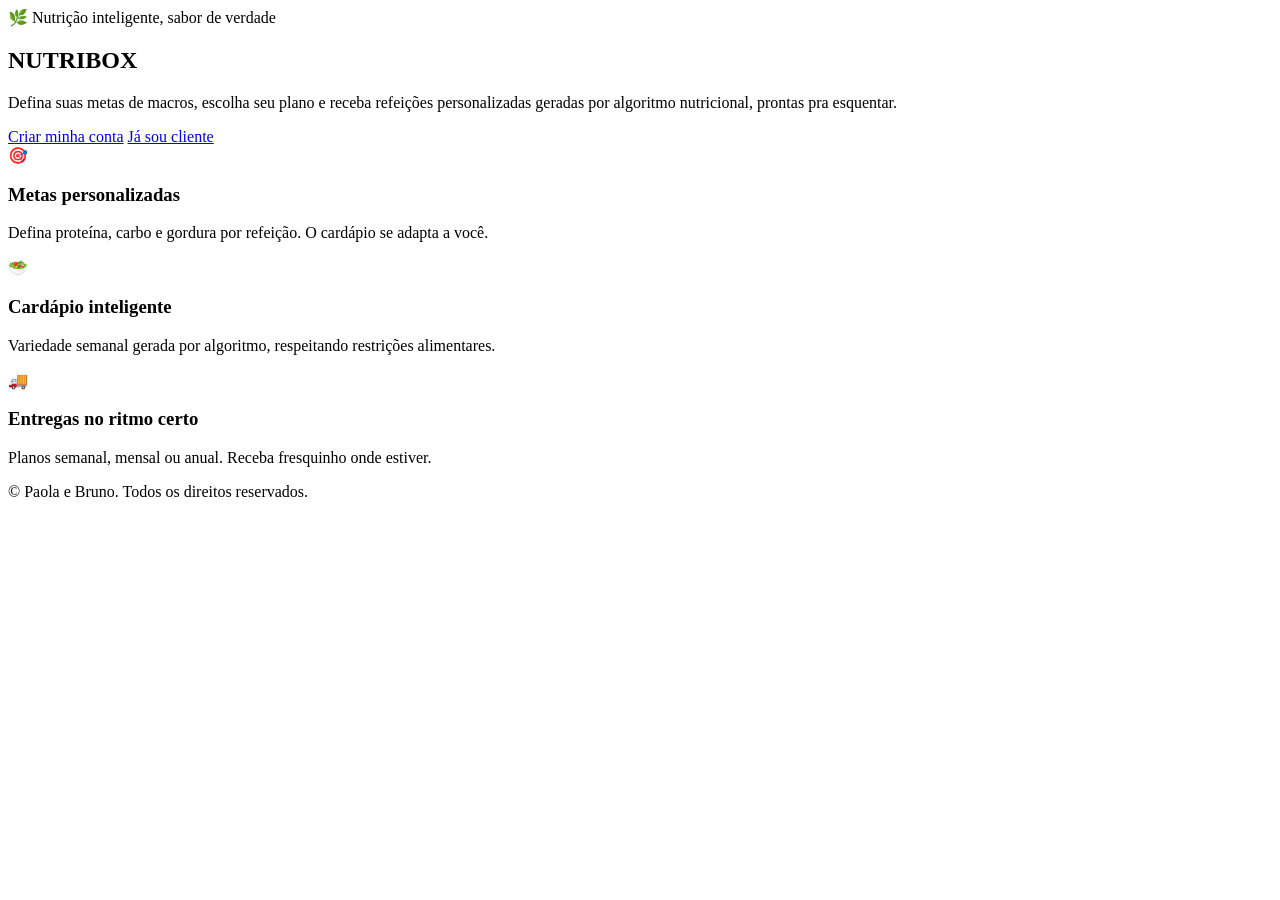
==== frontend/index.html @ 750fedaa "firrast" ====
<!DOCTYPE html>
<html lang="pt-BR">
<head>
  <meta charset="UTF-8" />
  <meta name="viewport" content="width=device-width, initial-scale=1" />
  <title>NUTRIBOX — Marmitas fitness sob medida</title>
  <meta name="description" content="Cardápio personalizado, metas nutricionais e entregas no seu ritmo. Comece sua jornada fitness com a NUTRIBOX." />
  <link rel="stylesheet" href="/css/styles.css" />
</head>
<body>
  <div id="header"></div>

  <section class="hero container">
    <span class="pill">🌿 Nutrição inteligente, sabor de verdade</span>
    <h1><span class="accent">NUTRI</span>BOX</h1>
    <p>Defina suas metas de macros, escolha seu plano e receba refeições personalizadas geradas por algoritmo nutricional, prontas pra esquentar.</p>
    <div class="hero-actions">
      <a class="btn btn-primary btn-lg" href="/cadastro.html">Criar minha conta</a>
      <a class="btn btn-outline btn-lg" href="/login.html">Já sou cliente</a>
    </div>
  </section>

  <section class="features container">
    <div class="grid grid-3">
      <div class="feature">
        <div class="icon">🎯</div>
        <h3>Metas personalizadas</h3>
        <p>Defina proteína, carbo e gordura por refeição. O cardápio se adapta a você.</p>
      </div>
      <div class="feature">
        <div class="icon">🥗</div>
        <h3>Cardápio inteligente</h3>
        <p>Variedade semanal gerada por algoritmo, respeitando restrições alimentares.</p>
      </div>
      <div class="feature">
        <div class="icon">🚚</div>
        <h3>Entregas no ritmo certo</h3>
        <p>Planos semanal, mensal ou anual. Receba fresquinho onde estiver.</p>
      </div>
    </div>
  </section>

  <footer class="site-footer">
    <div class="container">© <span id="year"></span> Paola e Bruno. Todos os direitos reservados.</div>
  </footer>

  <script src="/js/app.js"></script>
  <script>
    renderHeader(document.getElementById("header"));
    document.getElementById("year").textContent = new Date().getFullYear();
  </script>
</body>
</html>
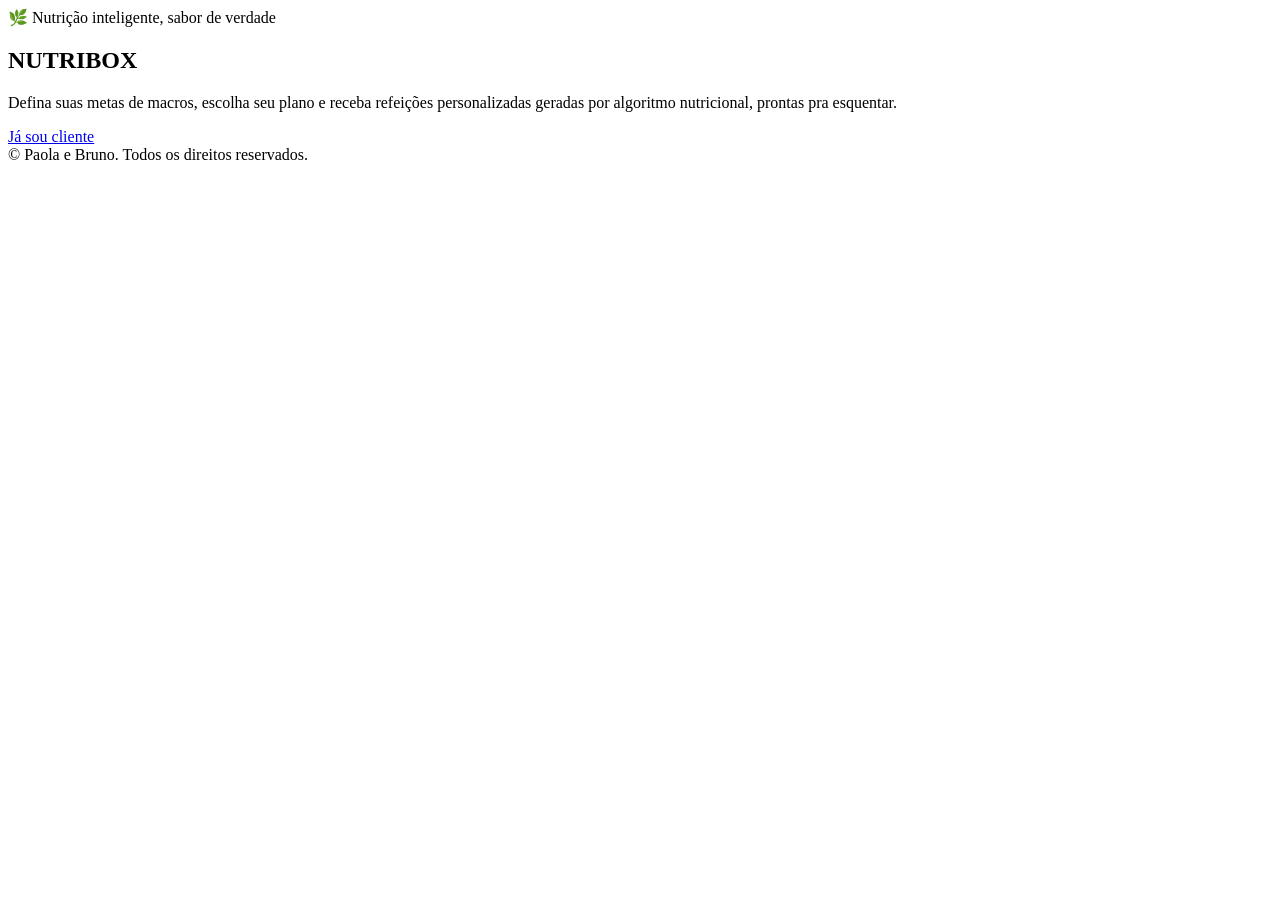
==== commit 3a69553e: "Adiciona exibição de planos na página inicial" ====
--- a/frontend/index.html
+++ b/frontend/index.html
@@ -14,30 +14,12 @@
     <span class="pill">🌿 Nutrição inteligente, sabor de verdade</span>
     <h1><span class="accent">NUTRI</span>BOX</h1>
     <p>Defina suas metas de macros, escolha seu plano e receba refeições personalizadas geradas por algoritmo nutricional, prontas pra esquentar.</p>
-    <div class="hero-actions">
-      <a class="btn btn-primary btn-lg" href="/cadastro.html">Criar minha conta</a>
       <a class="btn btn-outline btn-lg" href="/login.html">Já sou cliente</a>
     </div>
   </section>
 
   <section class="features container">
-    <div class="grid grid-3">
-      <div class="feature">
-        <div class="icon">🎯</div>
-        <h3>Metas personalizadas</h3>
-        <p>Defina proteína, carbo e gordura por refeição. O cardápio se adapta a você.</p>
-      </div>
-      <div class="feature">
-        <div class="icon">🥗</div>
-        <h3>Cardápio inteligente</h3>
-        <p>Variedade semanal gerada por algoritmo, respeitando restrições alimentares.</p>
-      </div>
-      <div class="feature">
-        <div class="icon">🚚</div>
-        <h3>Entregas no ritmo certo</h3>
-        <p>Planos semanal, mensal ou anual. Receba fresquinho onde estiver.</p>
-      </div>
-    </div>
+    <div class="grid grid-3" id="plans" style="width:100%;max-width:1000px;margin:0 auto;"></div>
   </section>
 
   <footer class="site-footer">
@@ -48,6 +30,28 @@
   <script>
     renderHeader(document.getElementById("header"));
     document.getElementById("year").textContent = new Date().getFullYear();
+    (async () => {
+      const { plans } = await api("/api/plans");
+      const root = document.getElementById("plans");
+      root.innerHTML = plans.map(p => `
+        <div class="plan ${p.highlighted ? "highlighted" : ""}">
+          ${p.highlighted ? '<span class="badge">Mais popular</span>' : ''}
+          <h3>${p.name}</h3>
+          <div class="price"><strong>${fmtCurrency(p.price)}</strong><span>${p.period}</span></div>
+          <ul>${p.features.map(f => `<li>${f}</li>`).join("")}</ul>
+          <button class="btn ${p.highlighted ? "btn-primary" : "btn-outline"} btn-full" data-plan="${p.type}">
+            Selecionar ${p.name}
+          </button>
+        </div>`).join("");
+      root.querySelectorAll("button[data-plan]").forEach(b => {
+        b.addEventListener("click", async () => {
+          try {
+            toast("Plano selecionado!");
+            setTimeout(() => location.href = "/cadastro.html", 400);
+          } catch (e) { toast(e.message, "error"); }
+        });
+      });
+    })();
   </script>
 </body>
 </html>
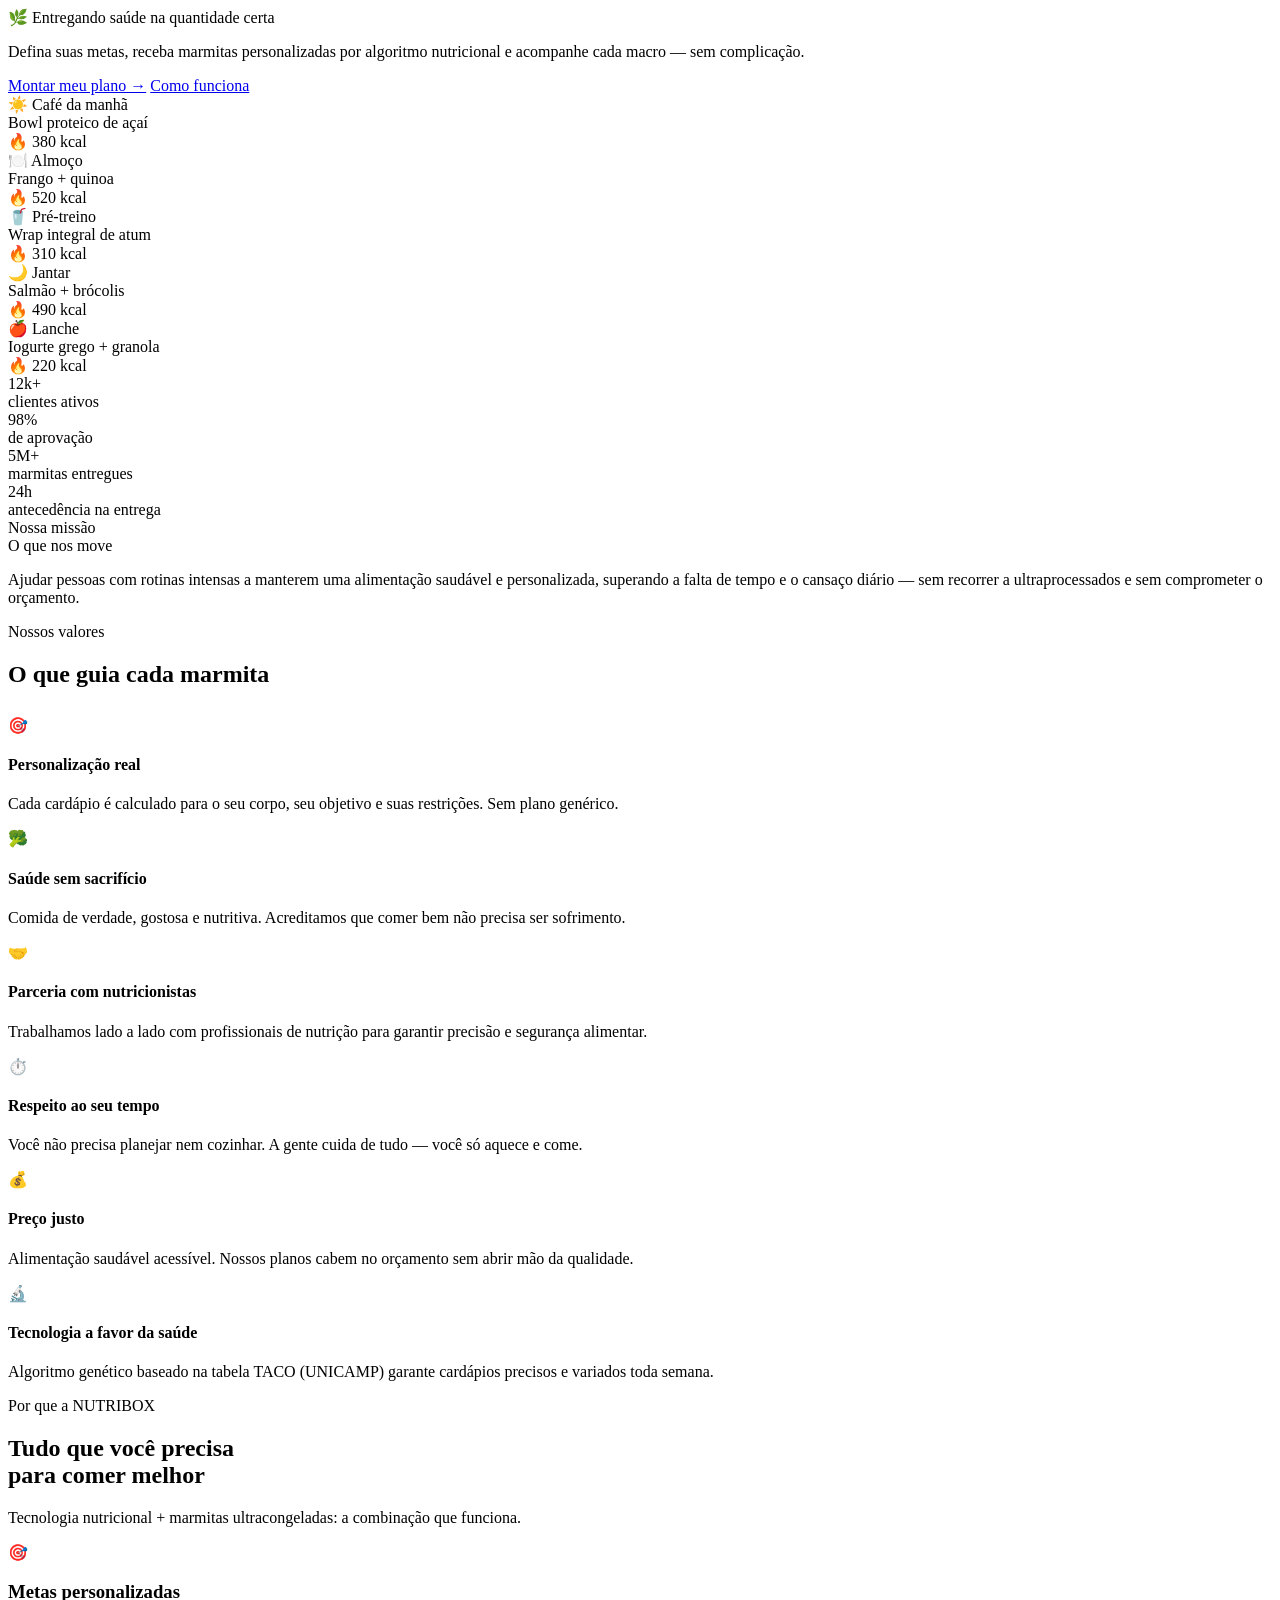
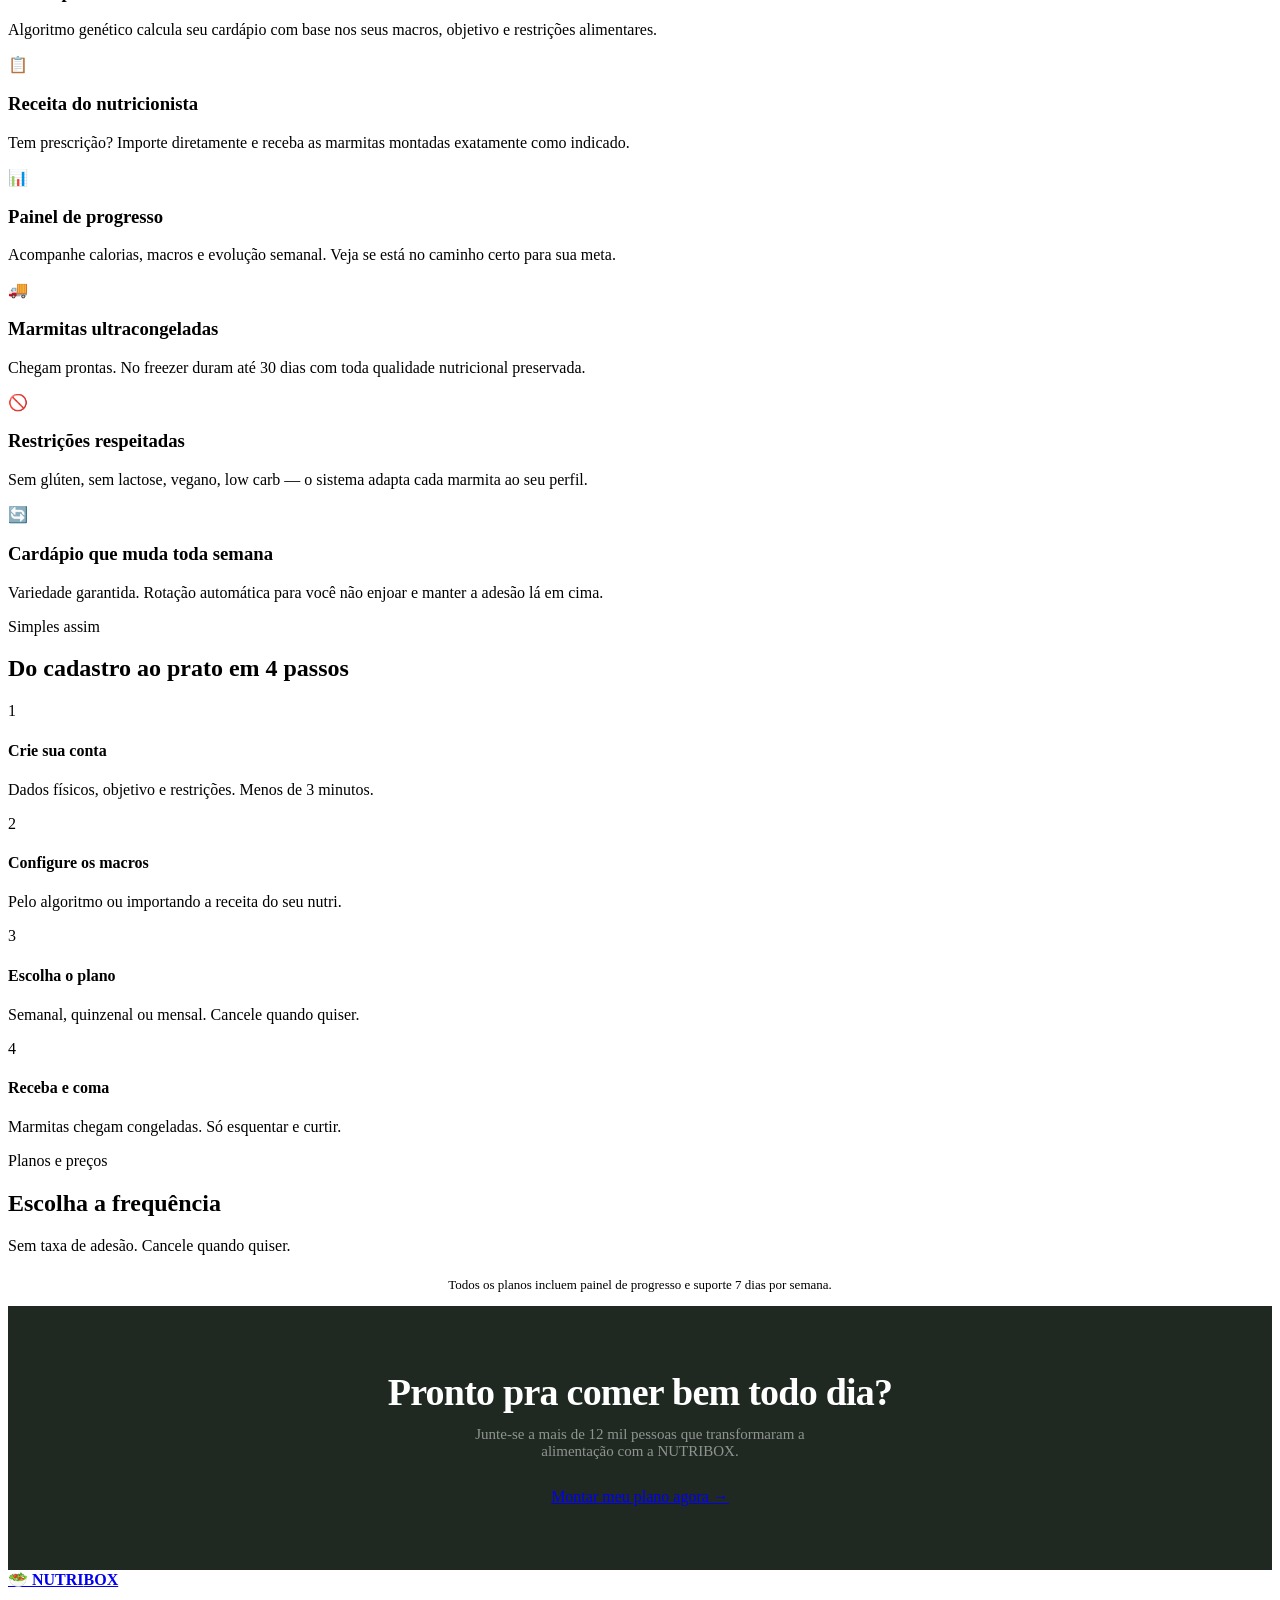
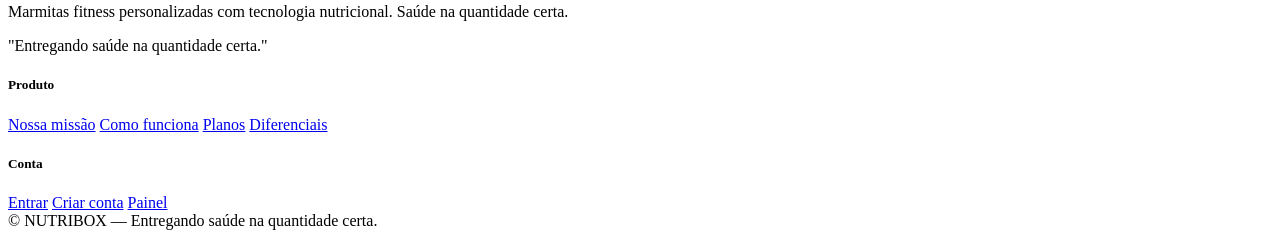
==== commit 4356d152: "feat: reestruturação completa do projeto NutriBox" ====
--- a/frontend/index.html
+++ b/frontend/index.html
@@ -3,55 +3,293 @@
 <head>
   <meta charset="UTF-8" />
   <meta name="viewport" content="width=device-width, initial-scale=1" />
-  <title>NUTRIBOX — Marmitas fitness sob medida</title>
-  <meta name="description" content="Cardápio personalizado, metas nutricionais e entregas no seu ritmo. Comece sua jornada fitness com a NUTRIBOX." />
+  <title>NUTRIBOX — Entregando saúde na quantidade certa</title>
+  <meta name="description" content="Marmitas fitness personalizadas com algoritmo nutricional. Entregando saúde na quantidade certa." />
   <link rel="stylesheet" href="/css/styles.css" />
 </head>
 <body>
-  <div id="header"></div>
-
-  <section class="hero container">
-    <span class="pill">🌿 Nutrição inteligente, sabor de verdade</span>
-    <h1><span class="accent">NUTRI</span>BOX</h1>
-    <p>Defina suas metas de macros, escolha seu plano e receba refeições personalizadas geradas por algoritmo nutricional, prontas pra esquentar.</p>
-      <a class="btn btn-outline btn-lg" href="/login.html">Já sou cliente</a>
-    </div>
-  </section>
-
-  <section class="features container">
-    <div class="grid grid-3" id="plans" style="width:100%;max-width:1000px;margin:0 auto;"></div>
-  </section>
-
-  <footer class="site-footer">
-    <div class="container">© <span id="year"></span> Paola e Bruno. Todos os direitos reservados.</div>
-  </footer>
-
-  <script src="/js/app.js"></script>
-  <script>
-    renderHeader(document.getElementById("header"));
-    document.getElementById("year").textContent = new Date().getFullYear();
-    (async () => {
+<div id="header"></div>
+
+<!-- HERO -->
+<section class="hero container">
+  <!-- Logo -->
+ <img src="/img/logo.png" alt="NUTRIBOX" class="hero-logo" style="width:420px; height:420px; object-fit:contain; margin-top:-160px; margin-bottom:-90px;" onerror="this.style.display='none'"/>
+  <div class="hero-eyebrow">🌿 Entregando saúde na quantidade certa</div>
+  <p class="hero-sub">
+    Defina suas metas, receba marmitas personalizadas por algoritmo nutricional e acompanhe cada macro — sem complicação.
+  </p>
+  <div class="hero-actions">
+    <a class="btn btn-primary btn-lg" href="/cadastro.html">Montar meu plano →</a>
+    <a class="btn btn-outline btn-lg" href="#como-funciona">Como funciona</a>
+  </div>
+  <!-- Strip de marmitas -->
+  <div class="hero-strip">
+    <div class="hero-marmita">
+      <div class="tag">☀️ Café da manhã</div>
+      <div class="nome">Bowl proteico de açaí</div>
+      <span class="kcal">🔥 380 kcal</span>
+    </div>
+    <div class="hero-marmita">
+      <div class="tag">🍽️ Almoço</div>
+      <div class="nome">Frango + quinoa</div>
+      <span class="kcal">🔥 520 kcal</span>
+    </div>
+    <div class="hero-marmita">
+      <div class="tag">🥤 Pré-treino</div>
+      <div class="nome">Wrap integral de atum</div>
+      <span class="kcal">🔥 310 kcal</span>
+    </div>
+    <div class="hero-marmita">
+      <div class="tag">🌙 Jantar</div>
+      <div class="nome">Salmão + brócolis</div>
+      <span class="kcal">🔥 490 kcal</span>
+    </div>
+    <div class="hero-marmita">
+      <div class="tag">🍎 Lanche</div>
+      <div class="nome">Iogurte grego + granola</div>
+      <span class="kcal">🔥 220 kcal</span>
+    </div>
+  </div>
+</section>
+
+<!-- NÚMEROS -->
+<section class="numbers-bar">
+  <div class="container">
+    <div class="grid grid-4" style="gap:20px">
+      <div class="num-item"><div class="num-val green">12k+</div><div class="num-label">clientes ativos</div></div>
+      <div class="num-item"><div class="num-val">98%</div><div class="num-label">de aprovação</div></div>
+      <div class="num-item"><div class="num-val green">5M+</div><div class="num-label">marmitas entregues</div></div>
+      <div class="num-item"><div class="num-val">24h</div><div class="num-label">antecedência na entrega</div></div>
+    </div>
+  </div>
+</section>
+
+<!-- MISSÃO E VALORES -->
+<section class="values-section" id="missao">
+  <div class="container">
+    <div class="features-header">
+      <div class="section-eyebrow">Nossa missão</div>
+    </div>
+    <div class="mission-box">
+      <div class="label">O que nos move</div>
+      <p>
+        Ajudar pessoas com rotinas intensas a manterem uma
+        <span>alimentação saudável e personalizada</span>,
+        superando a falta de tempo e o cansaço diário —
+        sem recorrer a ultraprocessados e sem comprometer o orçamento.
+      </p>
+    </div>
+
+    <div class="features-header" style="margin-bottom:28px">
+      <div class="section-eyebrow">Nossos valores</div>
+      <h2 class="section-title">O que guia cada marmita</h2>
+    </div>
+    <div class="grid grid-3">
+      <div class="value-card">
+        <div class="v-icon">🎯</div>
+        <h4>Personalização real</h4>
+        <p>Cada cardápio é calculado para o seu corpo, seu objetivo e suas restrições. Sem plano genérico.</p>
+      </div>
+      <div class="value-card">
+        <div class="v-icon">🥦</div>
+        <h4>Saúde sem sacrifício</h4>
+        <p>Comida de verdade, gostosa e nutritiva. Acreditamos que comer bem não precisa ser sofrimento.</p>
+      </div>
+      <div class="value-card">
+        <div class="v-icon">🤝</div>
+        <h4>Parceria com nutricionistas</h4>
+        <p>Trabalhamos lado a lado com profissionais de nutrição para garantir precisão e segurança alimentar.</p>
+      </div>
+      <div class="value-card">
+        <div class="v-icon">⏱️</div>
+        <h4>Respeito ao seu tempo</h4>
+        <p>Você não precisa planejar nem cozinhar. A gente cuida de tudo — você só aquece e come.</p>
+      </div>
+      <div class="value-card">
+        <div class="v-icon">💰</div>
+        <h4>Preço justo</h4>
+        <p>Alimentação saudável acessível. Nossos planos cabem no orçamento sem abrir mão da qualidade.</p>
+      </div>
+      <div class="value-card">
+        <div class="v-icon">🔬</div>
+        <h4>Tecnologia a favor da saúde</h4>
+        <p>Algoritmo genético baseado na tabela TACO (UNICAMP) garante cardápios precisos e variados toda semana.</p>
+      </div>
+    </div>
+  </div>
+</section>
+
+<!-- DIFERENCIAIS -->
+<section class="features" id="diferenciais">
+  <div class="container">
+    <div class="features-header">
+      <div class="section-eyebrow">Por que a NUTRIBOX</div>
+      <h2 class="section-title">Tudo que você precisa<br>para comer melhor</h2>
+      <p class="section-sub">Tecnologia nutricional + marmitas ultracongeladas: a combinação que funciona.</p>
+    </div>
+    <div class="grid grid-3">
+      <div class="feature-card">
+        <div class="feature-icon">🎯</div>
+        <h3>Metas personalizadas</h3>
+        <p>Algoritmo genético calcula seu cardápio com base nos seus macros, objetivo e restrições alimentares.</p>
+      </div>
+      <div class="feature-card">
+        <div class="feature-icon">📋</div>
+        <h3>Receita do nutricionista</h3>
+        <p>Tem prescrição? Importe diretamente e receba as marmitas montadas exatamente como indicado.</p>
+      </div>
+      <div class="feature-card">
+        <div class="feature-icon">📊</div>
+        <h3>Painel de progresso</h3>
+        <p>Acompanhe calorias, macros e evolução semanal. Veja se está no caminho certo para sua meta.</p>
+      </div>
+      <div class="feature-card">
+        <div class="feature-icon">🚚</div>
+        <h3>Marmitas ultracongeladas</h3>
+        <p>Chegam prontas. No freezer duram até 30 dias com toda qualidade nutricional preservada.</p>
+      </div>
+      <div class="feature-card">
+        <div class="feature-icon">🚫</div>
+        <h3>Restrições respeitadas</h3>
+        <p>Sem glúten, sem lactose, vegano, low carb — o sistema adapta cada marmita ao seu perfil.</p>
+      </div>
+      <div class="feature-card">
+        <div class="feature-icon">🔄</div>
+        <h3>Cardápio que muda toda semana</h3>
+        <p>Variedade garantida. Rotação automática para você não enjoar e manter a adesão lá em cima.</p>
+      </div>
+    </div>
+  </div>
+</section>
+
+<!-- COMO FUNCIONA -->
+<section class="how-it-works" id="como-funciona">
+  <div class="container">
+    <div class="features-header">
+      <div class="section-eyebrow">Simples assim</div>
+      <h2 class="section-title">Do cadastro ao prato em 4 passos</h2>
+    </div>
+    <div class="step-grid">
+      <div class="step-item hl">
+        <div class="step-num">1</div>
+        <h4>Crie sua conta</h4>
+        <p>Dados físicos, objetivo e restrições. Menos de 3 minutos.</p>
+      </div>
+      <div class="step-item">
+        <div class="step-num">2</div>
+        <h4>Configure os macros</h4>
+        <p>Pelo algoritmo ou importando a receita do seu nutri.</p>
+      </div>
+      <div class="step-item">
+        <div class="step-num">3</div>
+        <h4>Escolha o plano</h4>
+        <p>Semanal, quinzenal ou mensal. Cancele quando quiser.</p>
+      </div>
+      <div class="step-item">
+        <div class="step-num">4</div>
+        <h4>Receba e coma</h4>
+        <p>Marmitas chegam congeladas. Só esquentar e curtir.</p>
+      </div>
+    </div>
+  </div>
+</section>
+
+<!-- PLANOS -->
+<section class="plans-section" id="planos">
+  <div class="container">
+    <div class="features-header">
+      <div class="section-eyebrow">Planos e preços</div>
+      <h2 class="section-title">Escolha a frequência</h2>
+      <p class="section-sub">Sem taxa de adesão. Cancele quando quiser.</p>
+    </div>
+    <div class="grid grid-3" id="plans-preview" style="max-width:860px;margin:0 auto"></div>
+    <p style="text-align:center;margin-top:22px;font-size:13px;color:var(--muted-foreground)">
+      Todos os planos incluem painel de progresso e suporte 7 dias por semana.
+    </p>
+  </div>
+</section>
+
+<!-- CTA FINAL -->
+<section style="background:#1f2922;padding:64px 0;text-align:center">
+  <div class="container">
+    <img src="/img/logo.png" alt="NUTRIBOX" style="width:72px;height:72px;object-fit:contain;margin:0 auto 20px;border-radius:18px" onerror="this.style.display='none'"/>
+    <h2 style="font-size:clamp(22px,5vw,38px);font-weight:700;letter-spacing:-0.02em;color:#fff;margin:0 0 12px">
+      Pronto pra comer bem <span style="color:var(--primary-soft)">todo dia?</span>
+    </h2>
+    <p style="color:rgba(255,255,255,0.5);font-size:15px;max-width:380px;margin:0 auto 28px">
+      Junte-se a mais de 12 mil pessoas que transformaram a alimentação com a NUTRIBOX.
+    </p>
+    <a class="btn btn-primary btn-xl" href="/cadastro.html">Montar meu plano agora →</a>
+  </div>
+</section>
+
+<footer class="site-footer">
+  <div class="container">
+    <div class="footer-grid">
+      <div class="footer-brand">
+        <a href="/" class="brand">
+          <span class="brand-icon">🥗</span>
+          <span class="brand-name" style="font-family: 'Playfair Display', serif; font-weight: 700;">
+            <span class="accent">NUTRI</span>BOX
+          </span>
+        </a>
+        <p style="margin-top:14px">Marmitas fitness personalizadas com tecnologia nutricional. Saúde na quantidade certa.</p>
+        <div class="footer-slogan">"Entregando saúde na quantidade certa."</div>
+      </div>
+      <div class="footer-col">
+        <h5>Produto</h5>
+        <a href="#missao">Nossa missão</a>
+        <a href="#como-funciona">Como funciona</a>
+        <a href="#planos">Planos</a>
+        <a href="#diferenciais">Diferenciais</a>
+      </div>
+      <div class="footer-col">
+        <h5>Conta</h5>
+        <a href="/login.html">Entrar</a>
+        <a href="/cadastro.html">Criar conta</a>
+        <a href="/dashboard.html">Painel</a>
+      </div>
+    </div>
+    <div class="footer-bottom">
+      © <span id="year"></span> NUTRIBOX — Entregando saúde na quantidade certa.
+    </div>
+  </div>
+</footer>
+
+<script src="/js/app.js"></script>
+<script>
+  renderHeader(document.getElementById("header"));
+  document.getElementById("year").textContent = new Date().getFullYear();
+
+  (async () => {
+    try {
       const { plans } = await api("/api/plans");
-      const root = document.getElementById("plans");
-      root.innerHTML = plans.map(p => `
-        <div class="plan ${p.highlighted ? "highlighted" : ""}">
-          ${p.highlighted ? '<span class="badge">Mais popular</span>' : ''}
-          <h3>${p.name}</h3>
-          <div class="price"><strong>${fmtCurrency(p.price)}</strong><span>${p.period}</span></div>
-          <ul>${p.features.map(f => `<li>${f}</li>`).join("")}</ul>
-          <button class="btn ${p.highlighted ? "btn-primary" : "btn-outline"} btn-full" data-plan="${p.type}">
-            Selecionar ${p.name}
-          </button>
-        </div>`).join("");
-      root.querySelectorAll("button[data-plan]").forEach(b => {
-        b.addEventListener("click", async () => {
-          try {
-            toast("Plano selecionado!");
-            setTimeout(() => location.href = "/cadastro.html", 400);
-          } catch (e) { toast(e.message, "error"); }
-        });
-      });
-    })();
-  </script>
+      renderPlans(plans);
+    } catch(e) {
+      renderPlans([
+        { name:"Semanal",  price:89,  period:"/semana", type:"semanal", highlighted:false,
+          features:["7 dias de marmitas","3 refeições/dia","Painel de macros","Restrições respeitadas"] },
+        { name:"Mensal",   price:299, period:"/mês",    type:"mensal",  highlighted:true,
+          features:["30 dias de marmitas","5 refeições/dia","Receita do nutri","Progresso semanal","Cardápio variado"] },
+        { name:"Anual",    price:249, period:"/mês",    type:"anual",   highlighted:false,
+          features:["Tudo do Mensal","2 meses grátis","Consultoria nutricional inclusa"] },
+      ]);
+    }
+  })();
+
+  function renderPlans(plans) {
+    document.getElementById("plans-preview").innerHTML = plans.map(p => `
+      <div class="plan ${p.highlighted?"highlighted":""}">
+        ${p.highlighted ? '<span class="badge">🌿 Mais popular</span>' : ''}
+        <div class="plan-name">${p.name}</div>
+        <div class="price"><strong>${fmtCurrency(p.price)}</strong><span>${p.period}</span></div>
+        <hr class="divider">
+        <ul>${p.features.map(f=>`<li><span class="check-icon">✓</span>${f}</li>`).join("")}</ul>
+        <a class="btn ${p.highlighted?"btn-primary":"btn-outline"} btn-full" href="/cadastro.html">
+          Começar com ${p.name}
+        </a>
+      </div>`).join("");
+  }
+</script>
 </body>
 </html>
